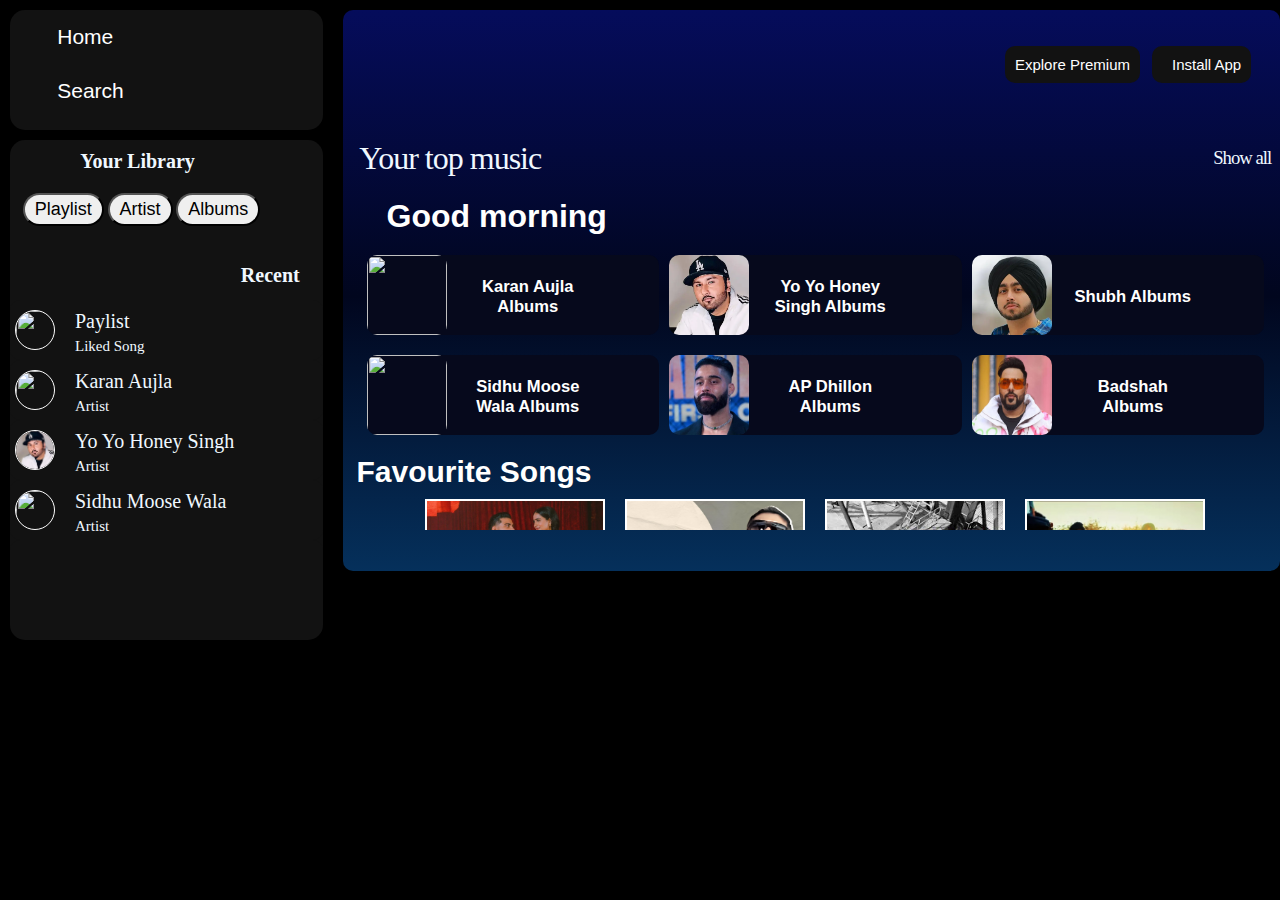
==== index.html @ b51e2085 "u" ====
<!DOCTYPE html>
<html lang="en">

<head>
    <meta charset="UTF-8">
    <meta name="viewport" content="width=device-width, initial-scale=1.0">
    <title>
        Spotify
    </title>
    <link rel="shortcut icon" href="https://www.freepnglogos.com/uploads/spotify-logo-png/spotify-download-logo-30.png"
        type="image/x-icon">
    <link href="https://cdn.jsdelivr.net/npm/remixicon@4.1.0/fonts/remixicon.css" rel="stylesheet">
    <link rel="stylesheet" href="styles.css">
</head>

<body>
    <div class="outer-name">
    <div class="main">
        <div class="left">
            <div class="left-top">
                <button>
                    <i class="ri-home-fill"></i>
                    <p>Home</p>
                </button>
                <button>
                    <i class="ri-search-line"></i>
                    <p>Search</p>
                </button>
            </div>
            <div class="left-bottom">
                <div class="library">
                    <h1><i class="ri-book-line"></i>
                        <p>Your Library</p><i class="ri-add-line"></i><i class="ri-arrow-right-line"></i>
                    </h1>
                    <button>Playlist</button>
                    <button>Artist</button>
                    <button>Albums</button>
                </div>
                <div class="left-bottom-slide">
                    <div class="search">
                        <i class="ri-search-line"></i>
                        <h1>Recent<i class="ri-indent-decrease"></i></h1>
                    </div>
                    <div class="artist">
                        <img src="https://i1.sndcdn.com/artworks-y6qitUuZoS6y8LQo-5s2pPA-t500x500.jpg" alt="">
                        <h2>Paylist<br><span>Liked Song</span></h2>
                    </div>
                    <div class="artist">
                        <img src="https://i.scdn.co/image/ab67616100005174af94287a28816f8bfb8776e1" alt="">
                        <h2>Karan Aujla<br><span>Artist</span></h2>
                    </div>
                    <div class="artist">
                        <img src="[data-uri]"
                            alt="">
                        <h2>Yo Yo Honey Singh<br><span>Artist</span></h2>
                    </div>
                    <div class="artist">
                        <img src="https://photosfile.com/wp-content/uploads/2022/02/Sidhu-Moose-Wala-2.jpeg" alt="">
                        <h2>Sidhu Moose Wala<br><span>Artist</span></h2>
                    </div>
                    <div class="artist">
                        <img src="assets/badshah.jpeg" alt="">
                        <h2>Badshah<br><span>Artist</span></h2>
                    </div>
                    <div class="artist">
                        <img src="https://in.hellomagazine.com/images/0284-18c95780a8e3-d7710215a048-1000/square-480/1602714950-collage-u14805218152yhe.jpg"
                            alt="">
                        <h2>AP Dhillon<br><span>Artist</span></h2>
                    </div>
                    <div class="artist">
                        <img src="[data-uri]"
                            alt="">
                        <h2>Shubh<br><span>Artist</span></h2>
                    </div>
                </div>
            </div>
        </div>
        <div class="right">
            <div class="right-top">
                <div class="right-top-left">
                    <i class="ri-arrow-left-s-line"></i>
                    <i class="ri-arrow-right-s-line"></i>
                </div>
                <div class="right-top-right">
                    <button>Explore Premium</button>
                    <button><i class="ri-arrow-down-circle-line"></i>Install App</button>
                    <i class="ri-notification-line"></i>
                    <i class="ri-user-line"></i>
                </div>
            </div>
            <div class="right-bottom">
                <div class="right-bottom-top">
                    <h1>Your top music</h1>
                    <h3>Show all</h3>
                </div>
                <div class="good-morning">Good morning</div>

                <div class="whole-grid">
                    <div class="grid-1st">
                        <button class="album-1st">
                            <div class="album-1st-img"><img
                                    src="https://i.scdn.co/image/ab67616100005174af94287a28816f8bfb8776e1" alt=""
                                    class=""></div>
                            <div class="album-1st-text">
                                <h5>Karan Aujla Albums</h5>
                            </div>
                            <div class="album-1st-play"><img src="play.png" alt="" class="image-of-play"></div>
                        </button>
                        <button class="album-1st">
                            <div class="album-1st-img"><img
                                    src="[data-uri]"
                                    alt="" class=""></div>
                            <div class="album-1st-text">
                                <h5>Yo Yo Honey Singh Albums</h5>
                            </div>
                            <div class="album-1st-play"><img src="assets/play.png" alt="" class="image-of-play"></div>
                        </button>
                        <button class="album-1st">
                            <div class="album-1st-img"><img
                                    src="[data-uri]"
                                    alt="" class=""></div>
                            <div class="album-1st-text">
                                <h5>Shubh Albums</h5>
                            </div>
                            <div class="album-1st-play"><img src="assets/play.png" alt="" class="image-of-play"></div>
                        </button>
                        <button class="album-1st">
                            <div class="album-1st-img"><img
                                    src="https://photosfile.com/wp-content/uploads/2022/02/Sidhu-Moose-Wala-2.jpeg"
                                    alt="" class=""></div>
                            <div class="album-1st-text">
                                <h5>Sidhu Moose Wala Albums</h5>
                            </div>
                            <div class="album-1st-play"><img src="assets/play.png" alt="" class="image-of-play"></div>
                        </button>
                        <button class="album-1st">
                            <div class="album-1st-img"><img
                                    src="assets/AP.jpg"
                                    alt="" class=""></div>
                            <div class="album-1st-text">
                                <h5>AP Dhillon Albums</h5>
                            </div>
                            <div class="album-1st-play"><img src="assets/play.png" alt="" class="image-of-play"></div>
                        </button>
                        <button class="album-1st">
                            <div class="album-1st-img"><img src="assets/badshah.jpeg" alt="" class=""></div>
                            <div class="album-1st-text">
                                <h5>Badshah Albums</h5>
                            </div>
                            <div class="album-1st-play"><img src="assets/play.png" alt="" class="image-of-play"></div>
                        </button>
                    </div>

                </div>
                <div class="heading">
                    <h1>Favourite Songs</h1>
                </div>
                <div class="right-bottom-bottom">
                    <div class="card imgcard">
                        <img class="cardimg" src="assets/softly.jpg">
                        <div class="play">
                            <div class="play-name">
                                <h4>Softly</h4>
                                <h5>Karan Aujla</h5>
                            </div>
                            <img src="assets/play.png" alt="" class="image-play imgcard">
                        </div>
                    </div>
                    <div class="card">
                        <img class="cardimg" src="assets/dope.jpg" alt="">
                        <div class="play">
                            <div class="play-name">
                                <h4>Dope Shope</h4>
                                <h5>Yo YO honey Singh</h5>
                            </div>
                            <img src="assets/play.png" alt="" class="image-play">
                        </div>
                    </div>
                    <div class="card">
                        <img class="cardimg" src="assets/last.jpg" alt="">
                        <div class="play">
                            <div class="play-name">
                                <h4>THE Last Ride</h4>
                                <h5>Sidhu Moose Wala</h5>
                            </div>
                            <img src="assets/play.png" alt="" class="image-play">
                        </div>
                    </div>
                    <div class="card">
                        <img class="cardimg" src="assets/munde.jpg" alt="">
                        <div class="play">
                            <div class="play-name">
                                <h4>Brown Munde</h4>
                                <h5>AP Dhillon</h5>
                            </div>
                            <img src="assets/play.png" alt="" class="image-play">
                        </div>
                    </div>
                    <div class="card">
                        <img class="cardimg" src="assets/koina.jpg" alt="">
                        <div class="play">
                            <div class="play-name">
                                <h4>Koi Na</h4>
                                <h5>Badshah</h5>
                            </div>
                            <img src="assets/play.png" alt="" class="image-play">
                        </div>
                    </div>
                    <div class="card">
                        <img class="cardimg" src="assets/cheques.jpg" alt="">
                        <div class="play">
                            <div class="play-name">
                                <h4>Cheques</h4>
                                <h5>Shubh</h5>
                            </div>
                            <img src="assets/play.png" alt="" class="image-play">
                        </div>
                    </div>
                    <div class="card">
                        <img class="cardimg" src="assets/bhabi.webp" alt="">
                        <div class="play">
                            <div class="play-name">
                                <h4>BHABI</h4>
                                <h5>Mankirt Aulakh</h5>
                            </div>
                            <img src="assets/play.png" alt="" class="image-play">
                        </div>
                    </div>
                    <div class="card">
                        <img class="cardimg" src="assets/case.jpg" alt="">
                        <div class="play">
                            <div class="play-name">
                                <h4>CASE</h4>
                                <h5>Deljit Dosanjh</h5>
                            </div>
                            <img src="assets/play.png" alt="" class="image-play">
                        </div>
                    </div>
                    <div class="card">
                        <img class="cardimg" src="assets/jass.jpg" alt="">
                        <div class="play">
                            <div class="play-name">
                                <h4>No Competition</h4>
                                <h5>Jass Manak</h5>
                            </div>
                            <img src="assets/play.png" alt="" class="image-play">
                        </div>
                    </div>
                    <div class="card">
                        <img class="cardimg" src="assets/company.jpg" alt="">
                        <div class="play">
                            <div class="play-name">
                                <h4>Company</h4>
                                <h5>Emimay Bantai</h5>
                            </div>
                            <img src="assets/play.png" alt="" class="image-play">
                        </div>
                    </div>
                    <div class="card">
                        <img class="cardimg" src="assets/kaya.webp" alt="">
                        <div class="play">
                            <div class="play-name">
                                <h4>Kaya Baat Ay</h4>
                                <h5>Hardy Sandhu</h5>
                            </div>
                            <img src="assets/play.png" alt="" class="image-play">
                        </div>
                    </div>
                    <div class="card">
                        <img class="cardimg" src="assets/majha.jpg" alt="">
                        <div class="play">
                            <div class="play-name">
                                <h4>Majha Block</h4>
                                <h5>Prem Dhillon</h5>
                            </div>
                            <img src="assets/play.png" alt="" class="image-play">
                        </div>
                    </div>
                </div>
            </div>
        </div>
    </div>
    <div class="control">
        <button class="btn"><i class="ri-skip-left-fill"></i></button>
        <button class="btn"><i class="ri-play-line"></i></button>
        <button class="btn"><i class="ri-skip-right-fill"></i></button>
        <button class="bn"><i class="ri-volume-down-line"></i></button>
        <button class="bn"><i class="ri-volume-mute-line"></i></button>
        <button class="bn"><i class="ri-volume-up-line"></i></button>
    </div>
</div>
</body>

</html>
---- styles.css ----
*
{
    margin:0;
    padding:0;
    box-sizing:border-box;
}
Html,body
{
    height:100%;
    width:100%;

}
.main{
    height:100%;
    width:100%;
    display:flex;
    gap:10px;
    color:aliceblue;
    background-color:#000000;
    /* overflow: hidden; */
}
.left{
    width:25%;
    margin-top: 10px;
    margin-left: 10px;
    margin-right: 10px;
    background-color:#000000;
    height:98%;
    display: flex;
    flex-direction:column;
}
.left .left-top{
    height:120px;
    width:100%;
    display: flex;
    flex-direction: column;
    border-radius: 15px;
    background-color:#121212;
}
.left .left-top button{
    padding: 15px 20px;
    display: flex;
    width: 100%;
    gap:10%;
    cursor: pointer;
    font-size: 21px;
    background-color: transparent;
    color: white;
    border: none;
    outline: none;

}
.left .left-bottom{
    height: 500px;
    margin-top:10px;
    font-size: 15px;
    cursor: pointer;
    background-color: #121212;
    border-radius: 15px;
    /* overflow:auto; */
}
.left .left-bottom .library{
    margin-top: 10px;
    height: 100px;
    width: 100%;
    padding:0 1vw;
}
.left .left-bottom .library p{
    font-size: 20px;
}
.left .left-bottom .library h1{
    display: flex;
    align-items: center;
    justify-content: space-between;
}
.left .left-bottom .library h1 i{
    font-size:25px;
    font-weight:200;
}
.left .left-bottom .library button{
    margin-top: 20px;
    padding: 4px 10px;
    font-size:18px;
    font-family: CircularSp,CircularSp-Arab,CircularSp-Hebr,CircularSp-Cyrl,CircularSp-Grek,CircularSp-Deva,var(--fallback-fonts,sans-serif),sans-serif;
    cursor: pointer;
    border-radius:50px
}
.left-bottom-slide{
    width: 100%;
    height: 300px;
    overflow-y: auto;
    overflow-x: hidden;
}
.left-bottom-slide .search{
    display: flex;
    align-items: center;
    justify-content: space-between;
    height: 50px;
    background-color:#121212;
    padding: 0 1vw;
    width: 100%;
}
.left-bottom-slide .search h1{
    font-size: 20px;
    display: flex;
    gap: 10px;
}
.left-bottom-slide .artist{
    width: 100%;
    height: 60px;
    display:flex;
    padding: 10px 0;
    padding-left: 5px;
    border-radius: 10px;
    gap: 20px;
    background-color: #121212;
}
.artist:hover{
    background-color: #5f5f5f;
    cursor: pointer;
}
.left-bottom-slide .artist img{
    height: 40px;
    width: 40px;
    border-radius: 50%;
    border: 1px solid white ;
}
.left-bottom-slide .artist h1{
    line-height: 24px;
    font-size:20px;
    font-weight:700;
    font-family:poppins;
}
.left-bottom-slide .artist h1 span{
    font-size:15px;
    font-weight:400;
    font-family:poppins;
}
.left-bottom-slide .artist span{
    font-size:15px;
    font-weight:400;
    font-family:poppins;
}
.left-bottom-slide .artist h2{
    font-size:20px;
    font-weight:400;
    font-family:poppins;
}
.right{
    height:560.5px;
    width:75%;
    margin-top:10px;
    background-image: linear-gradient(to bottom, #050c5b 0%, #01061e  51%, #05305b  100%);
    border-radius: 10px;
}
.right-top{
    height: 100px;
    width: 100%;
    display: flex;
    align-items: center;
    margin: 4px;
    justify-content: space-between;
    padding: 0 1vw;
}
.right-top .right-top-left i{
    font-size: 25px;
    color: #5f5f5f;
    cursor: pointer;
    border: none;
    outline: none;
}
.right-top .right-top-right button{
    font-size: 15px;
    cursor: pointer;
    font-family: CircularSp,CircularSp-Arab,CircularSp-Hebr,CircularSp-Cyrl,CircularSp-Grek,CircularSp-Deva,var(--fallback-fonts,sans-serif),sans-serif;
    background-color:#121212;
    color: white;
    border: none;
    padding-top: 10px;
    padding-bottom: 10px;
    padding-left: 10px;
    padding-right: 10px;
    margin-left: 8px;
    border-radius: 10px;
}
.right-top .right-top-right button i{
    background-color: transparent;
}
.right-top .right-top-right i{
    font-size: 15px;
    padding: 5px;
    cursor: pointer;
}
.right-bottom{
    height: 412px;
    width: 100%;
    margin: 4px;
    overflow-x: hidden;
    overflow-y: auto;
}
.right-bottom-top{
    height: 80px;
    width:100%;
    display: flex;
    justify-content: space-between;
    align-items: center;
    padding: 0 1vw;
    font-family: poppins;
}
.right-bottom-top h1{
    font-weight: 300;
    cursor: pointer;
    letter-spacing: -1px;
}
.right-bottom-top h3{
    font-weight: 300;
    cursor: pointer;
    letter-spacing: -1px;
}
.right-bottom-top:hover h1{
    text-decoration: underline;
}
.right-bottom-top:hover h3{
    text-decoration: underline;
}
.whole-grid{

    padding:20px ;
}
.album-1st{
    display: grid;
    grid-template-columns: 1fr 4fr 1fr;
    align-items: center;
    column-gap: 8px;
    height: 80px;
    border-radius: 10px;
    background-color: #06091c;
    border: none;
    cursor: pointer;
    padding: 0px;
    transition: transform 0.3s ;
}
.image-of-play{
    height: 40px;
    width: 40px;
    border-radius: 25px;
    padding: 5px;
    
}
.album-1st-play{
    opacity: 0;
    padding: 5px;
}
.album-1st:hover .album-1st-play{
    transition: opacity 0.3s;
    opacity: 1;
}
.album-1st:hover  {
    background-color: #151932;
}
.album-1st-text{
    color: white;
}
.album-1st-img img{
    margin: 0px;
    height: 80px;
    width: 80px;
    border-radius: 10px 10px 10px 10px;
}
.album-1st-text{
    font-weight: bold;
    font-size: 20px;
}
.grid-1st{
    display: grid;
    grid-template-columns: 1fr 1fr 1fr;
    column-gap: 10px;
    row-gap: 20px;
    
}

.good-morning{
    color: white;
    font-family: CircularSp,CircularSp-Arab,CircularSp-Hebr,CircularSp-Cyrl,CircularSp-Grek,CircularSp-Deva,var(--fallback-fonts,sans-serif),sans-serif;
    font-size: 2rem;
    margin-left: 40px;
    font-weight: bold;
}
.heading h1{
    color: white;
    font-family: CircularSp,CircularSp-Arab,CircularSp-Hebr,CircularSp-Cyrl,CircularSp-Grek,CircularSp-Deva,var(--fallback-fonts,sans-serif),sans-serif;
    font-size: 30px;
    margin-left: 10px;
    font-weight: bold;
}
.right-bottom-bottom{
    display: flex;
    flex-wrap: wrap;
    width: 100%;
    align-items: center;
    justify-content: center;
    overflow: auto;
}
.right-bottom-bottom .card{
    height: 180px;
    width: 180px;
    margin:10px;
    border: 2px solid rgb(255, 255, 255);
    padding: 0;
    cursor: pointer;
    transition: transform 0.3s ;
}
.image-play{
    height: 40px;
    width: 40px;
    border-radius: 25px;
    opacity: 0;

}
.image-play:hover{
    opacity: 1;
}
.play-name{
    width: 129px;
}
.play{
    display: flex;
}
.card:hover .image-play{
    transition: opacity 0.3s;
    opacity: 1;
}
 .cardimg{
    height: 130px;
    width: 100%;
    object-fit: cover;   
}
.right-bottom-bottom .card h4,h5{
    padding: 1px 8px;
}
.btn{
    background-color: transparent;
    color: white;
    font-size: 35px;
    border: none;
    cursor: pointer;
} 
.control{
    display: flex;
    justify-content: center;
    padding-bottom: 5px;
    padding-top: 5px;
    background-color: black;
}
.bn:hover{
    color:rgb(0,255,106);
}
.btn:hover{
    color:rgb(0,255,106);
}
.bn{
    background-color: transparent;
    color: white;
    font-size: 20px;
    border: none;
    cursor: pointer;
    padding-left: 5px;
    padding-right: 5px;
    text-align: right;
}
.outer-name{
    display: grid;
    grid-template-rows: 90vh 10vh;

}
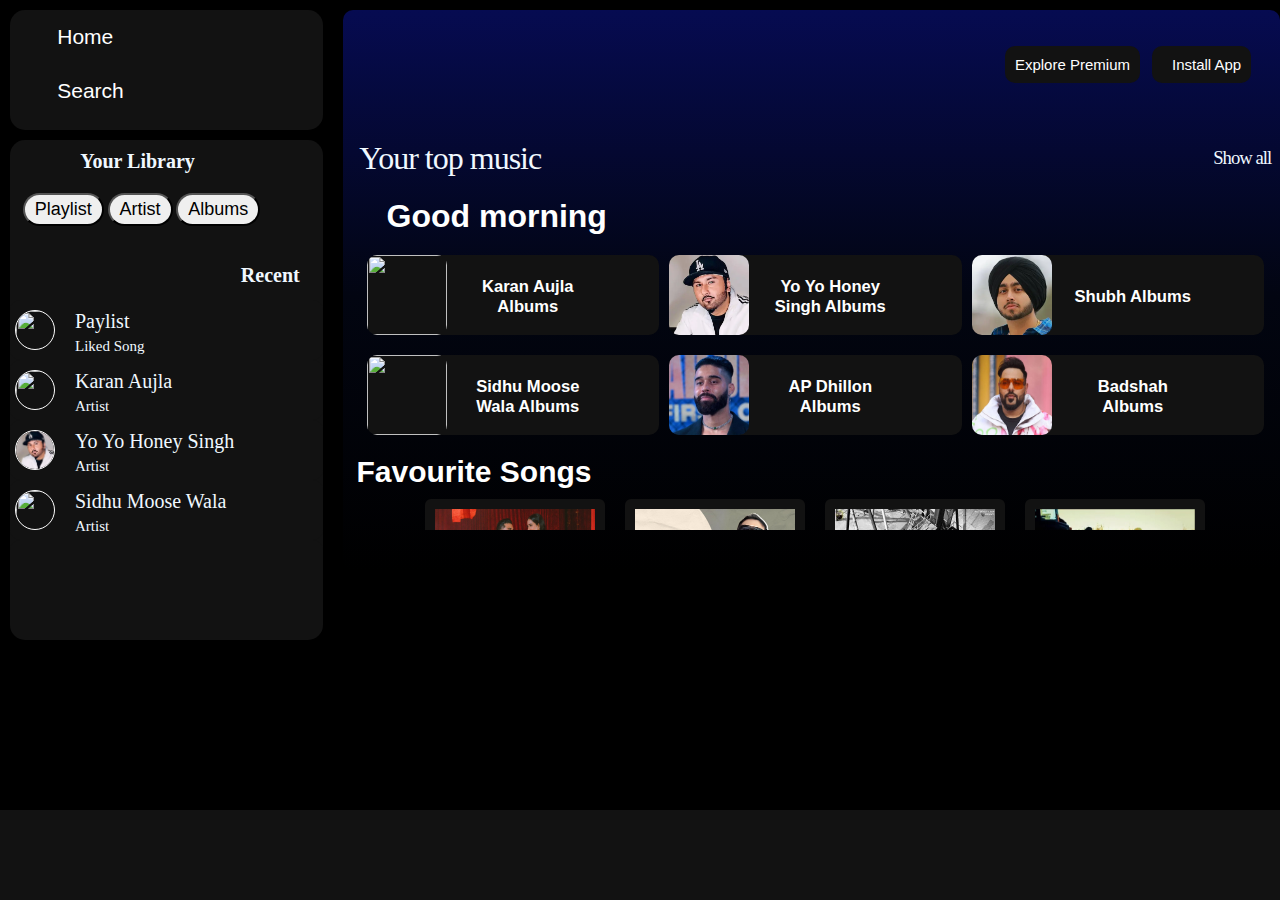
==== commit af948874: "update" ====
--- a/index.html
+++ b/index.html
@@ -4,6 +4,7 @@
 <head>
     <meta charset="UTF-8">
     <meta name="viewport" content="width=device-width, initial-scale=1.0">
+    
     <title>
         Spotify
     </title>
@@ -104,7 +105,7 @@
                             <div class="album-1st-text">
                                 <h5>Karan Aujla Albums</h5>
                             </div>
-                            <div class="album-1st-play"><img src="play.png" alt="" class="image-of-play"></div>
+                            <div class="album-1st-play"><img src="assets/play.png" alt="" class="image-of-play"></div>
                         </button>
                         <button class="album-1st">
                             <div class="album-1st-img"><img
--- a/styles.css
+++ b/styles.css
@@ -150,7 +150,7 @@
     height:560.5px;
     width:75%;
     margin-top:10px;
-    background-image: linear-gradient(to bottom, #050c5b 0%, #01061e  51%, #05305b  100%);
+    background-image: linear-gradient(to bottom, #060b51 0%, #020511  51%, black  100%);
     border-radius: 10px;
 }
 .right-top{
@@ -234,7 +234,7 @@
     column-gap: 8px;
     height: 80px;
     border-radius: 10px;
-    background-color: #06091c;
+    background-color: #121212;
     border: none;
     cursor: pointer;
     padding: 0px;
@@ -305,10 +305,11 @@
     height: 180px;
     width: 180px;
     margin:10px;
-    border: 2px solid rgb(255, 255, 255);
     padding: 0;
     cursor: pointer;
     transition: transform 0.3s ;
+    background-color: #121212;
+    border-radius: 6px;
 }
 .image-play{
     height: 40px;
@@ -332,8 +333,11 @@
 }
  .cardimg{
     height: 130px;
-    width: 100%;
-    object-fit: cover;   
+    width: 180px;
+    padding-top: 10px;
+    padding-bottom: 10px;
+    padding-left: 10px;
+    padding-right: 10px;
 }
 .right-bottom-bottom .card h4,h5{
     padding: 1px 8px;
@@ -350,7 +354,7 @@
     justify-content: center;
     padding-bottom: 5px;
     padding-top: 5px;
-    background-color: black;
+    background-color: #121212 ;
 }
 .bn:hover{
     color:rgb(0,255,106);
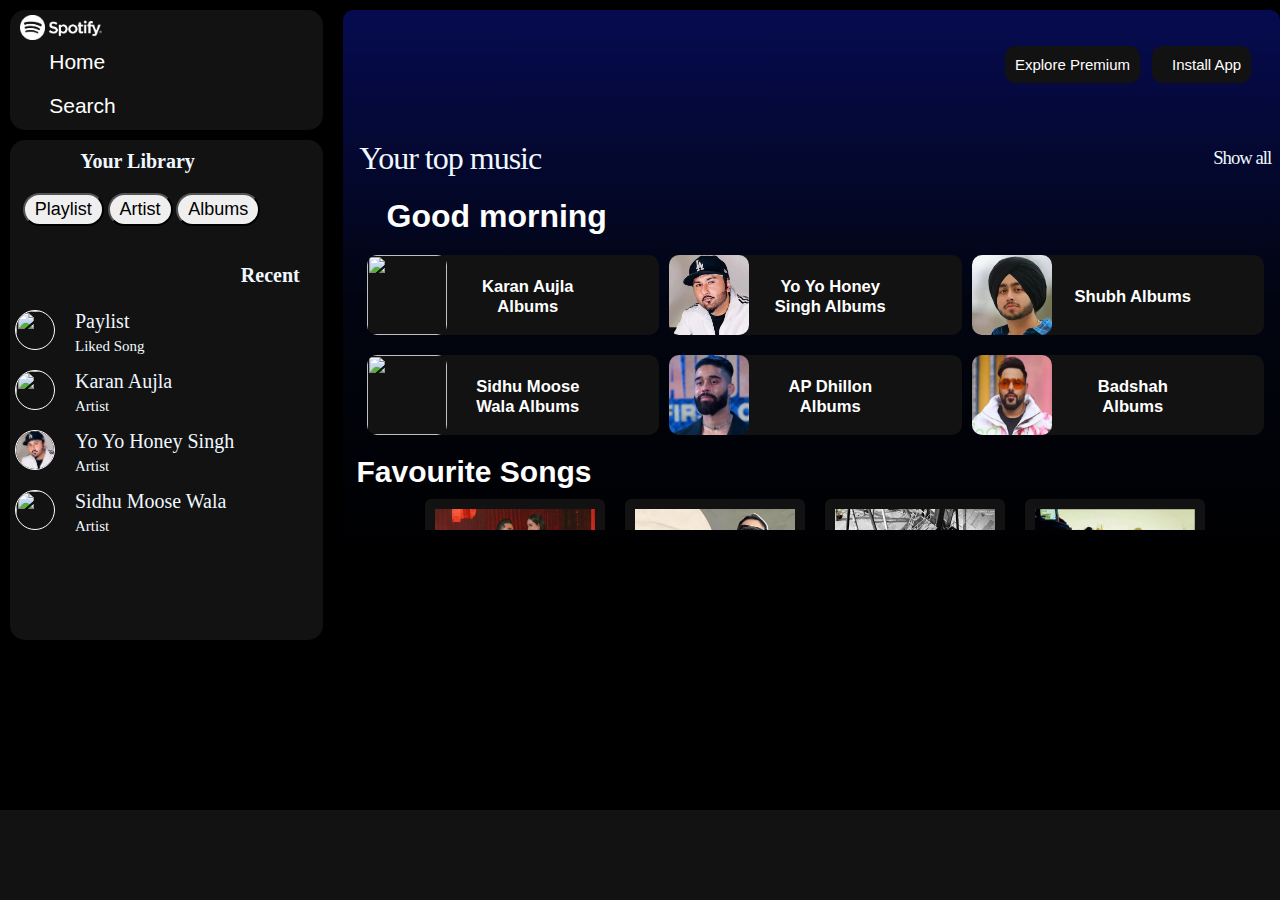
==== commit 7da044a4: "update" ====
--- a/index.html
+++ b/index.html
@@ -19,6 +19,9 @@
     <div class="main">
         <div class="left">
             <div class="left-top">
+                <div class="imag">
+                    <img src="assets/spotify.webp">
+                </div>
                 <button>
                     <i class="ri-home-fill"></i>
                     <p>Home</p>
--- a/styles.css
+++ b/styles.css
@@ -29,6 +29,18 @@
     display: flex;
     flex-direction:column;
 }
+.imag{
+    height:30px;
+    padding-left: 10px;
+    padding-top: 5px;
+}
+.imag img{
+    height: 100%;
+}
+.imag:hover{
+    cursor: pointer;
+    transform:scale(0.9);
+}
 .left .left-top{
     height:120px;
     width:100%;
@@ -38,7 +50,7 @@
     background-color:#121212;
 }
 .left .left-top button{
-    padding: 15px 20px;
+    padding: 10px 10px;
     display: flex;
     width: 100%;
     gap:10%;
@@ -163,11 +175,12 @@
     padding: 0 1vw;
 }
 .right-top .right-top-left i{
-    font-size: 25px;
-    color: #5f5f5f;
-    cursor: pointer;
+    font-size: 30px;
+    color: white;
     border: none;
     outline: none;
+    background-color: #121212;
+    border-radius: 50%;
 }
 .right-top .right-top-right button{
     font-size: 15px;
